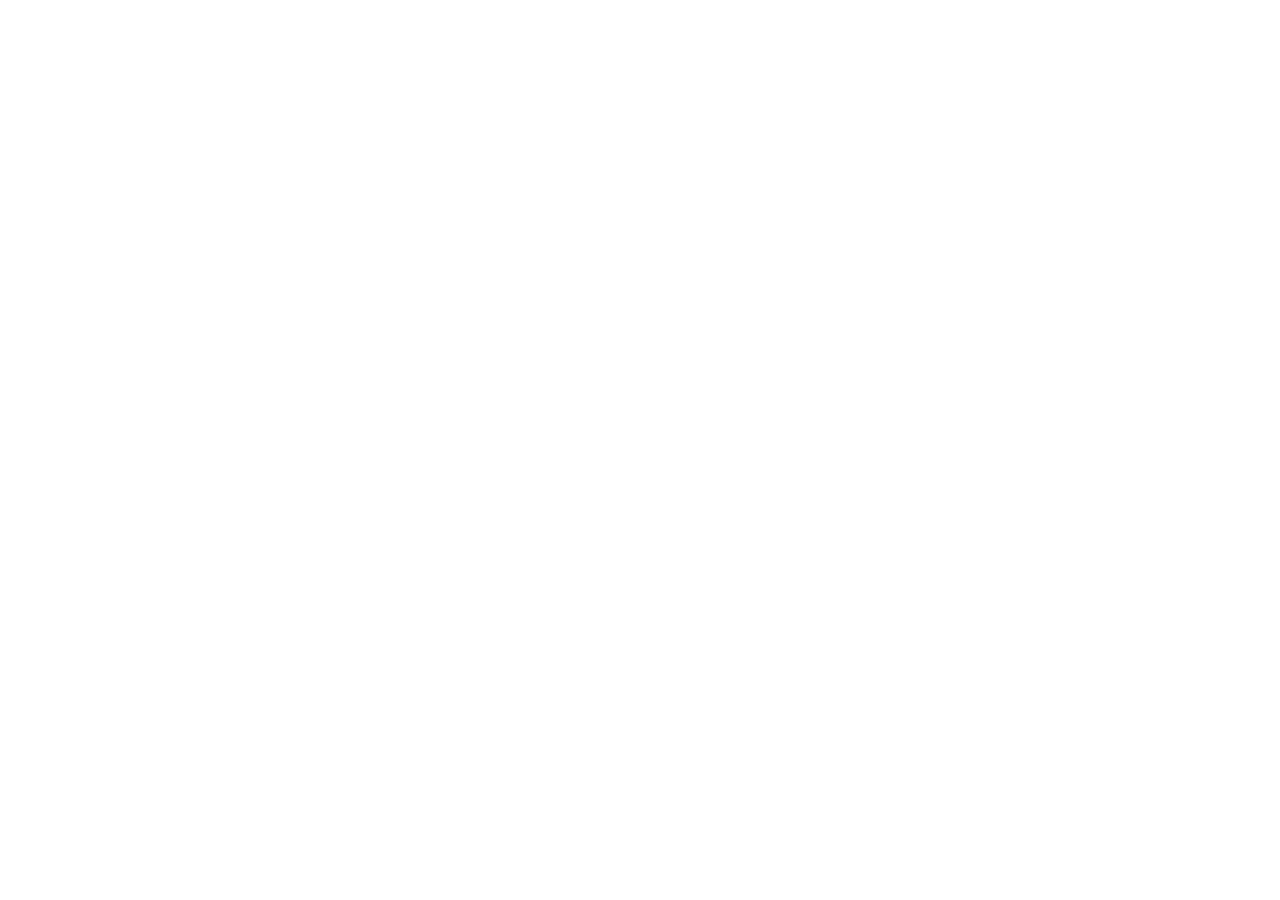
==== index.html @ be22ad32 "feat(assets): add portfolio design assets and configuration" ====
<!doctype html>
<html lang="en" class="scroll-smooth">
  <head>
    <meta charset="UTF-8" />
    <meta name="viewport" content="width=device-width, initial-scale=1.0" />
    <title>Salina Risal | Graphic Designer &amp; Digital Marketer</title>
    <meta name="description" content="Editorial graphic design and digital marketing portfolio for Salina Risal, featuring brand identities, campaigns, and social media designs." />
    <meta property="og:title" content="Salina Risal | Graphic Designer &amp; Digital Marketer" />
    <meta property="og:description" content="Editorial graphic design and digital marketing portfolio for Salina Risal, featuring brand identities, campaigns, and social media designs." />
    <meta property="og:type" content="website" />
    <meta name="twitter:card" content="summary_large_image" />
    <link rel="preconnect" href="https://fonts.googleapis.com" />
    <link rel="preconnect" href="https://fonts.gstatic.com" crossorigin />
    <link href="https://fonts.googleapis.com/css2?family=Playfair+Display:ital,wght@0,400;0,500;0,600;0,700;1,400;1,500;1,600&family=Plus+Jakarta+Sans:ital,wght@0,300;0,400;0,500;0,600;0,700;1,400&display=swap" rel="stylesheet" />
    <link href="https://fonts.googleapis.com/css2?family=Material+Symbols+Outlined:opsz,wght,FILL,GRAD@20..48,100..700,0..1,-50..200" rel="stylesheet" />
  </head>
  <body class="bg-[#fff8f8] text-[#350d1c] antialiased selection:bg-[#ffd9e1] selection:text-[#3a071b]">
    <div id="root"></div>
    <script type="module" src="/src/main.tsx"></script>
  </body>
</html>
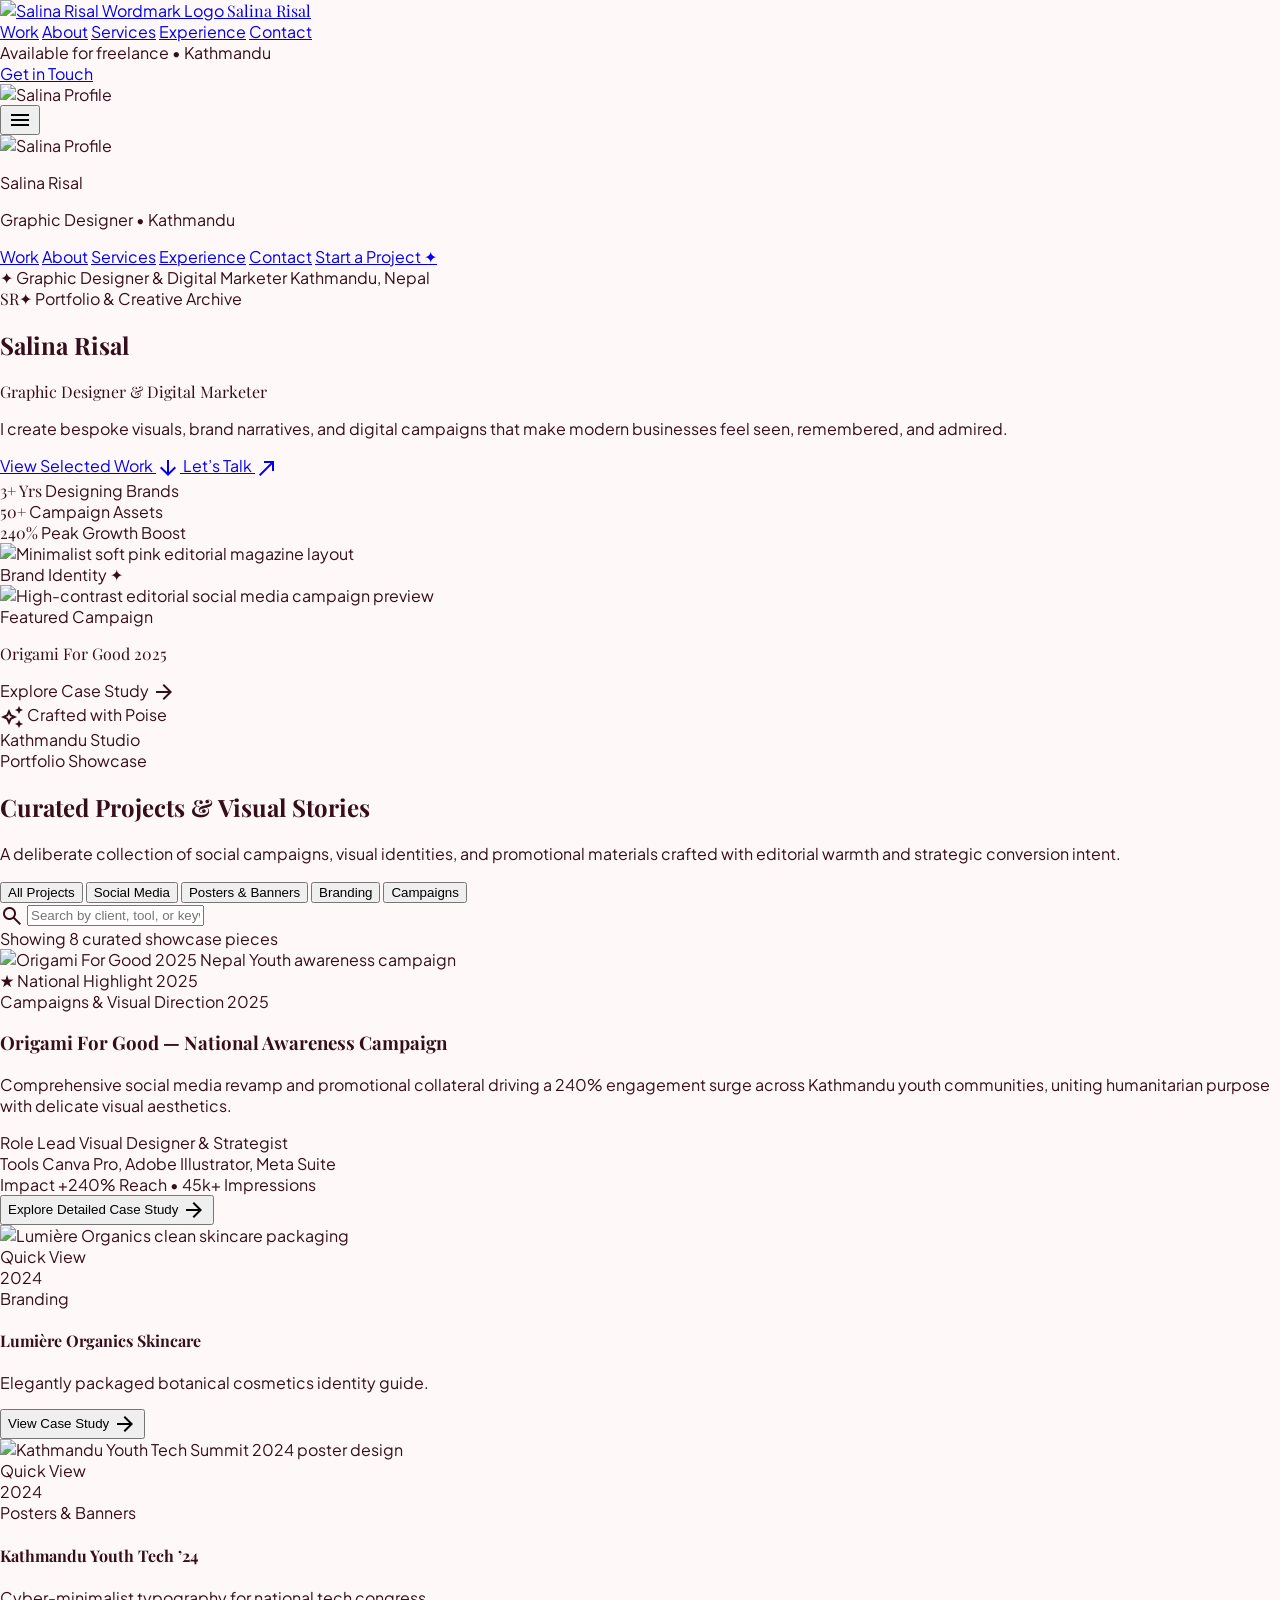
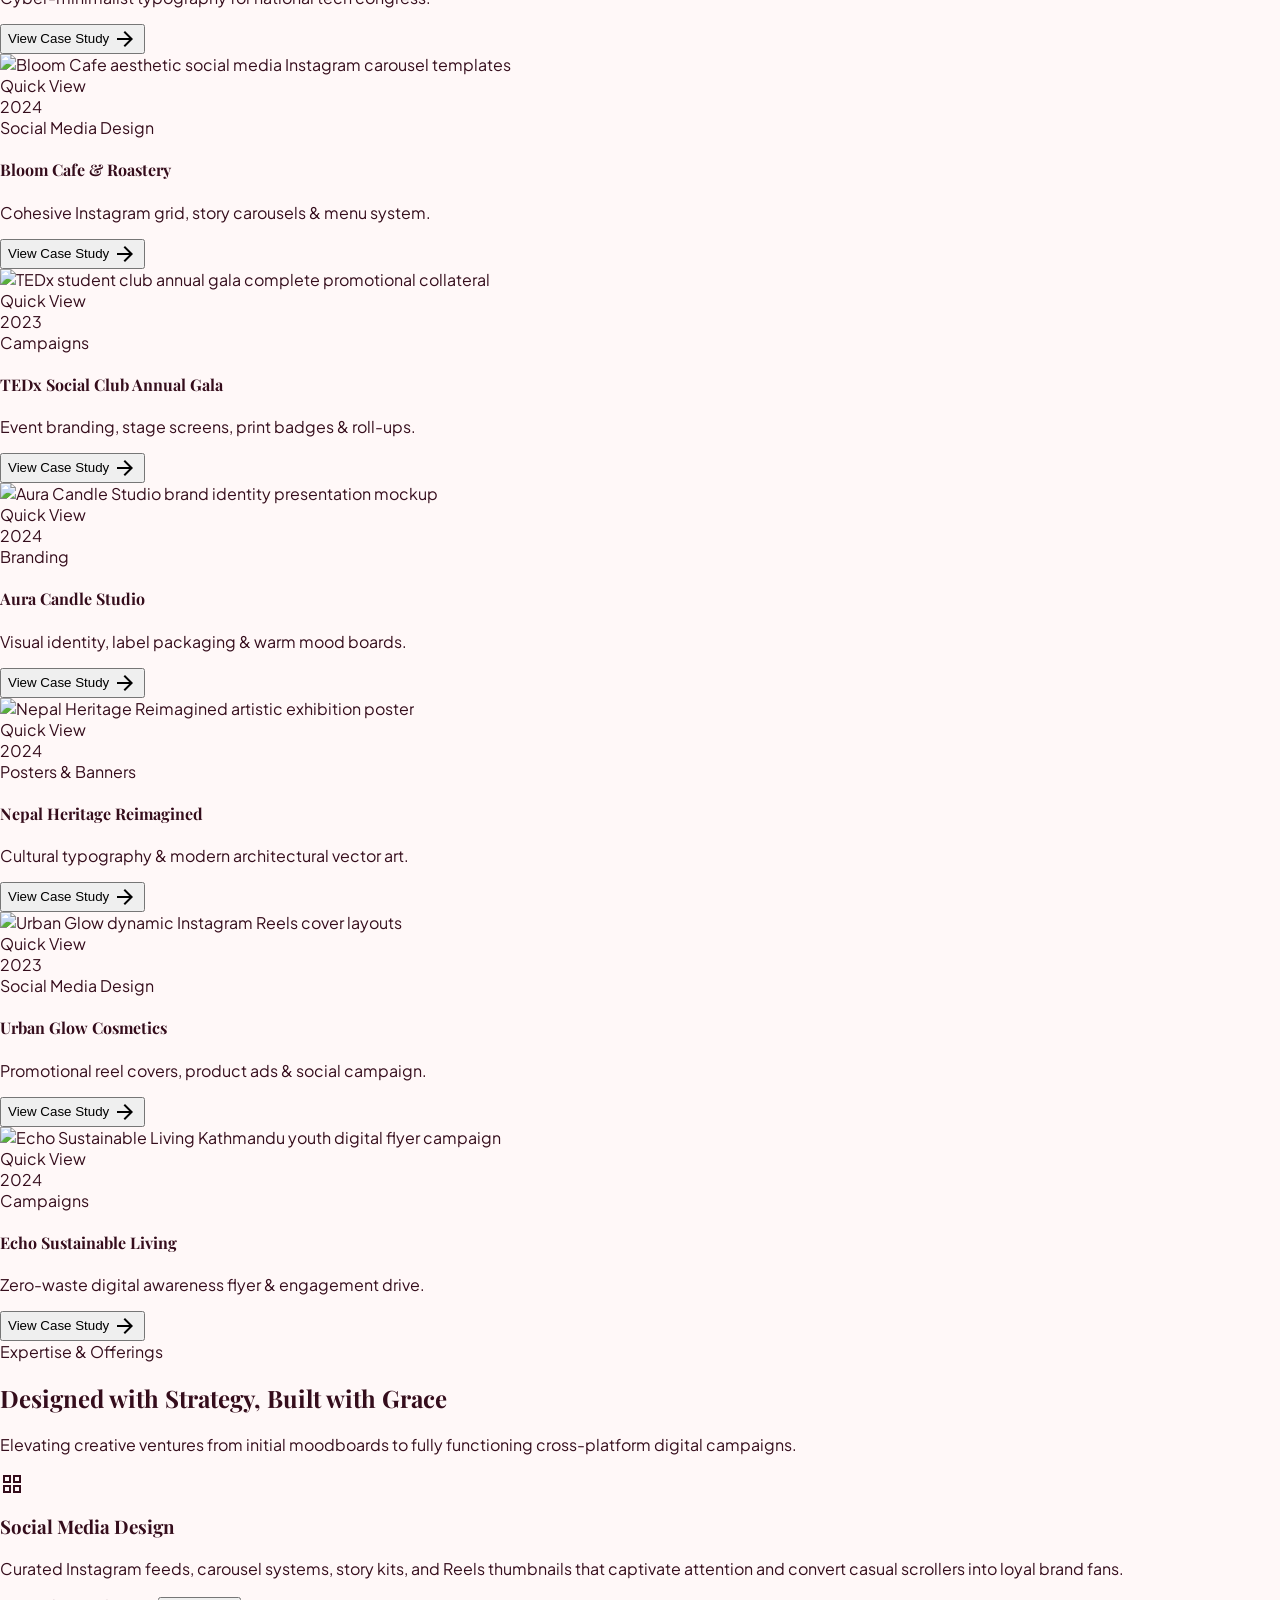
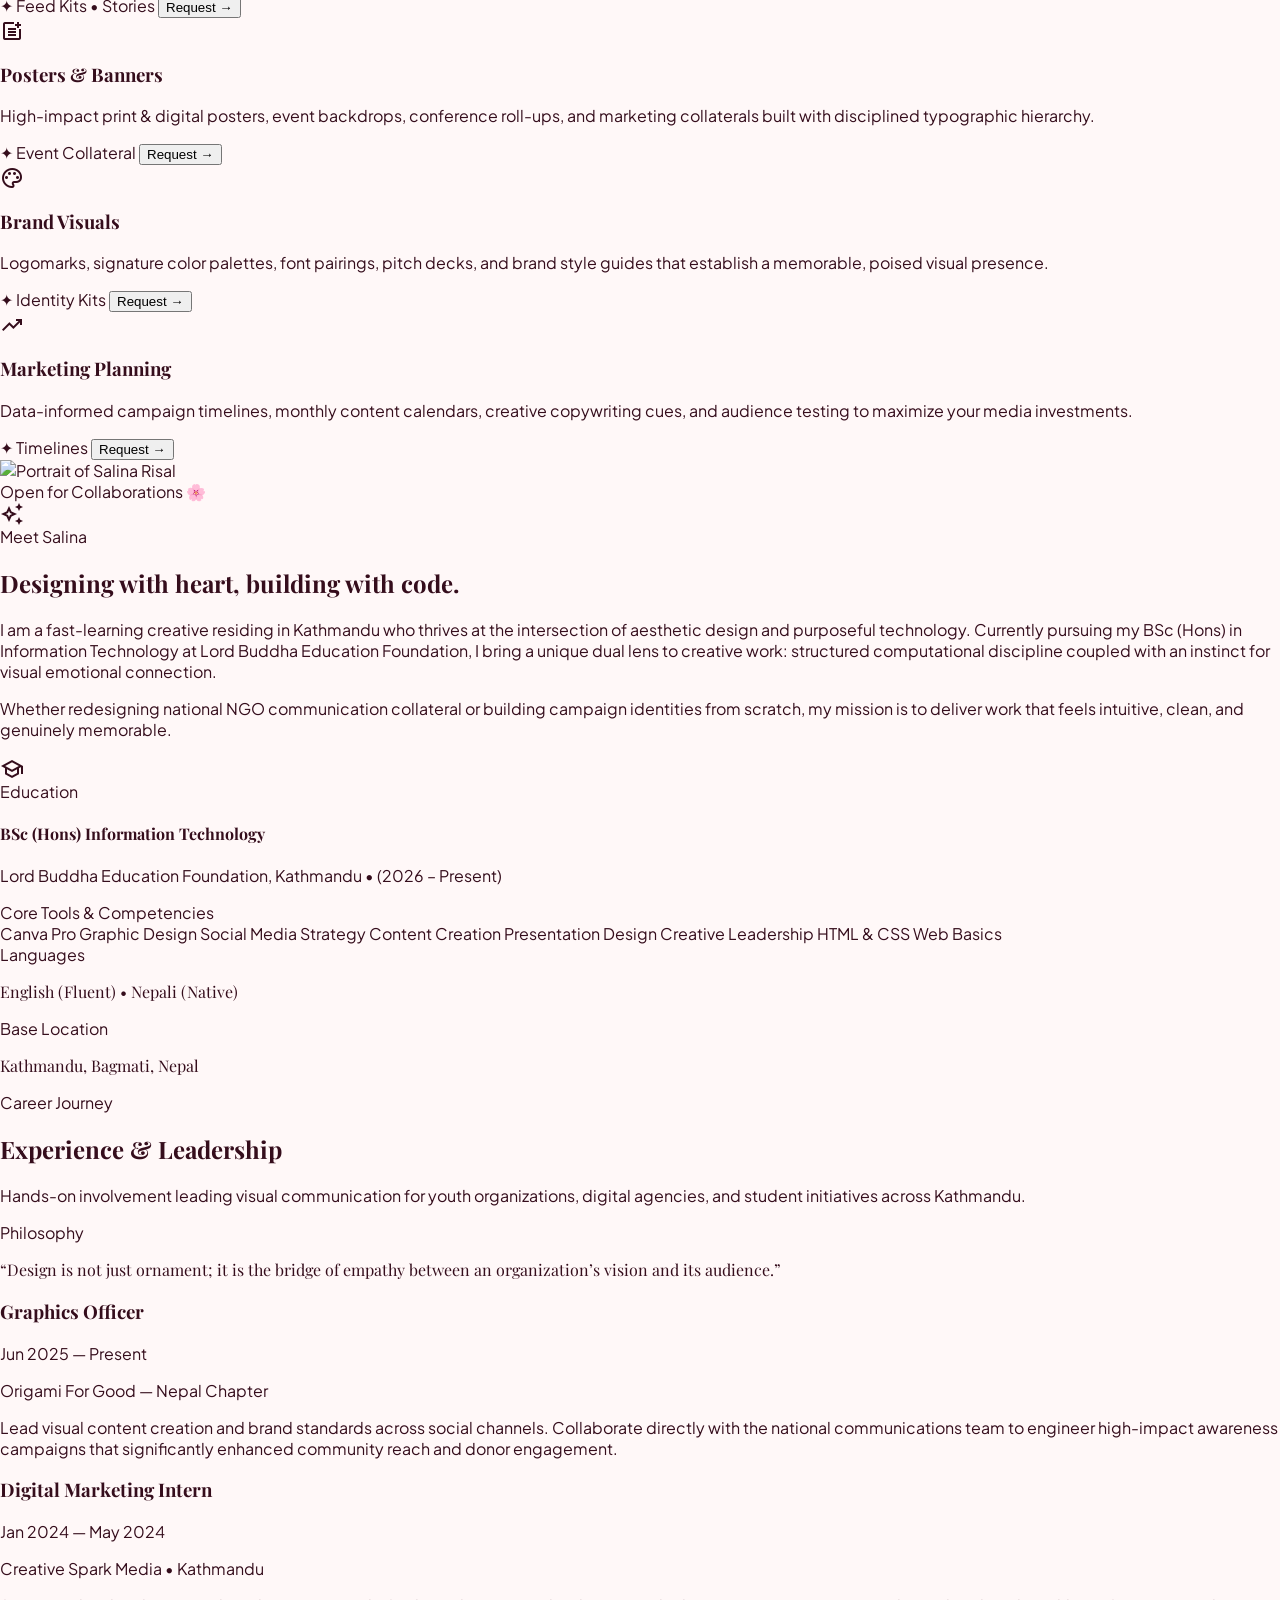
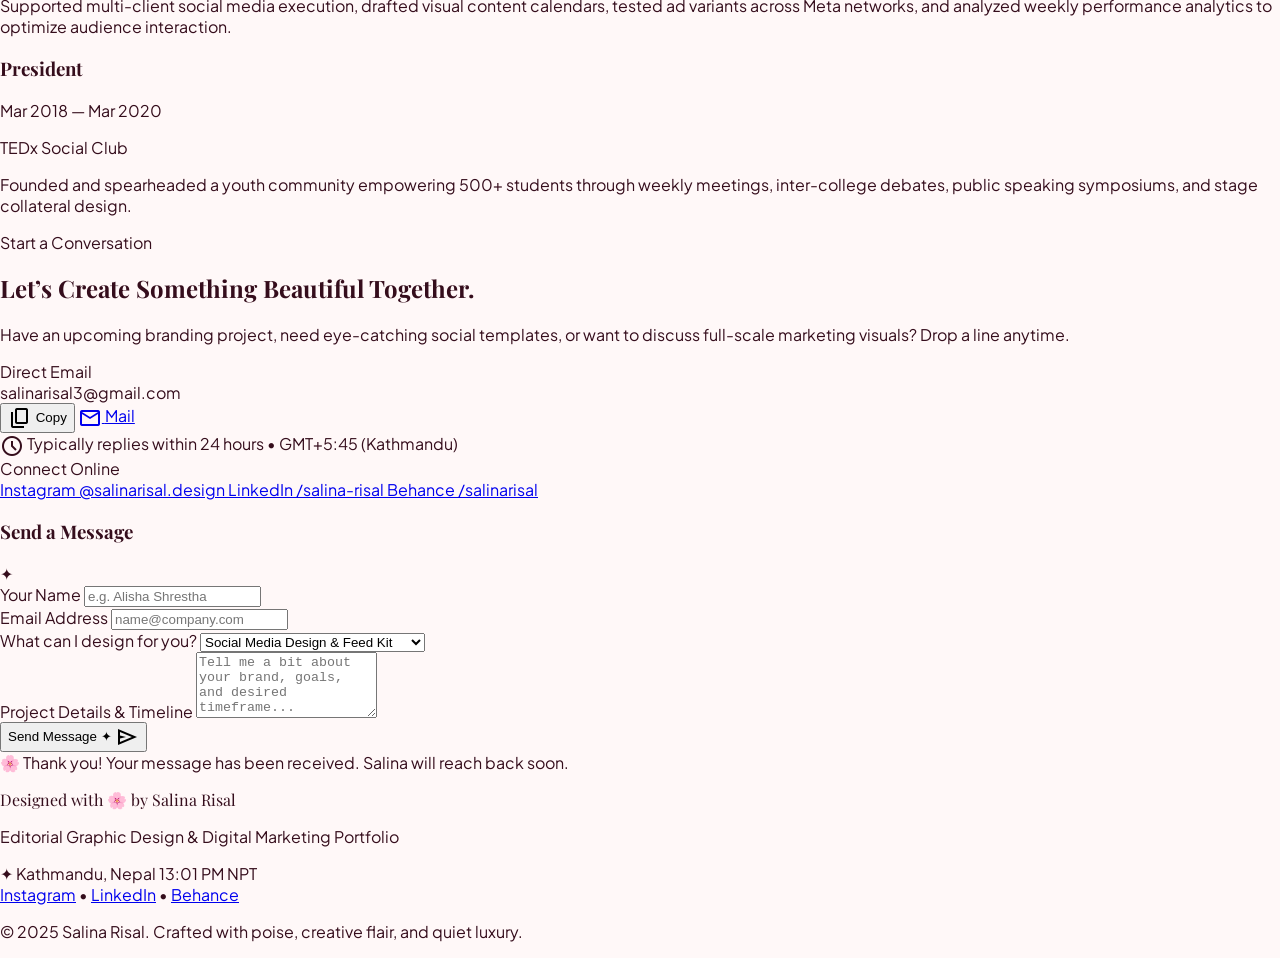
==== commit a6522d8a: "refactor: migrate project from React to static HTML/JS Removed React boilerplate and dependencies in" ====
--- a/index.html
+++ b/index.html
@@ -1,21 +1,949 @@
-<!doctype html>
-<html lang="en" class="scroll-smooth">
+<!DOCTYPE html>
+<html class="scroll-smooth" lang="en">
   <head>
-    <meta charset="UTF-8" />
-    <meta name="viewport" content="width=device-width, initial-scale=1.0" />
+    <meta charset="utf-8" />
+    <meta content="width=device-width, initial-scale=1.0" name="viewport" />
     <title>Salina Risal | Graphic Designer &amp; Digital Marketer</title>
-    <meta name="description" content="Editorial graphic design and digital marketing portfolio for Salina Risal, featuring brand identities, campaigns, and social media designs." />
+    <meta name="description" content="Editorial graphic design and digital marketing portfolio for Salina Risal based in Kathmandu, Nepal." />
     <meta property="og:title" content="Salina Risal | Graphic Designer &amp; Digital Marketer" />
-    <meta property="og:description" content="Editorial graphic design and digital marketing portfolio for Salina Risal, featuring brand identities, campaigns, and social media designs." />
+    <meta property="og:description" content="Editorial graphic design and digital marketing portfolio for Salina Risal based in Kathmandu, Nepal." />
     <meta property="og:type" content="website" />
     <meta name="twitter:card" content="summary_large_image" />
-    <link rel="preconnect" href="https://fonts.googleapis.com" />
-    <link rel="preconnect" href="https://fonts.gstatic.com" crossorigin />
-    <link href="https://fonts.googleapis.com/css2?family=Playfair+Display:ital,wght@0,400;0,500;0,600;0,700;1,400;1,500;1,600&family=Plus+Jakarta+Sans:ital,wght@0,300;0,400;0,500;0,600;0,700;1,400&display=swap" rel="stylesheet" />
+
+    <!-- Google Fonts -->
+    <link href="https://fonts.googleapis.com" rel="preconnect" />
+    <link crossorigin="" href="https://fonts.gstatic.com" rel="preconnect" />
+    <link href="https://fonts.googleapis.com/css2?family=Playfair+Display:ital,wght@0,400;0,500;0,600;0,700;1,400;1,500&family=Plus+Jakarta+Sans:wght@300;400;500;600;700&display=swap" rel="stylesheet" />
     <link href="https://fonts.googleapis.com/css2?family=Material+Symbols+Outlined:opsz,wght,FILL,GRAD@20..48,100..700,0..1,-50..200" rel="stylesheet" />
+
+    <!-- Pure CSS stylesheet -->
+    <link rel="stylesheet" href="/src/style.css" />
   </head>
   <body class="bg-[#fff8f8] text-[#350d1c] antialiased selection:bg-[#ffd9e1] selection:text-[#3a071b]">
-    <div id="root"></div>
-    <script type="module" src="/src/main.tsx"></script>
+
+    <!-- ========================================================================= -->
+    <!-- 1. TOP BAR NAVIGATION                                                     -->
+    <!-- ========================================================================= -->
+    <header class="fixed top-0 left-0 right-0 z-40 bg-[#fff8f8]/90 backdrop-blur-xl border-b border-[#ffe1e7]/80 shadow-[0_2px_12px_rgba(217,139,160,0.08)]">
+      <div class="h-20 max-w-7xl mx-auto px-4 sm:px-6 lg:px-8 flex items-center justify-between gap-4">
+        <!-- Zone 1: Wordmark Brand Mark -->
+        <a href="#" class="flex items-center gap-2.5 group shrink-0" onclick="window.scrollTo({top: 0, behavior: 'smooth'}); return false;">
+          <img
+            alt="Salina Risal Wordmark Logo"
+            class="h-8 w-auto object-contain"
+            src="https://lh3.googleusercontent.com/aida/[base64]"
+          />
+          <span class="font-headline text-2xl font-bold text-[#350d1c] tracking-tight group-hover:text-[#8a4b5c] transition-colors">
+            Salina Risal
+          </span>
+        </a>
+
+        <!-- Zone 2: Desktop Navigation Links -->
+        <nav class="hidden lg:flex items-center gap-1 p-1.5 rounded-full bg-[#fff0f2] shadow-[0_4px_20px_-2px_rgba(217,139,160,0.08)] border border-[#ffd9e2]/60">
+          <a class="px-4 py-2 rounded-full text-xs font-semibold text-[#524346] hover:bg-[#ffe1e7] hover:text-[#350d1c] transition-all" href="#work">Work</a>
+          <a class="px-4 py-2 rounded-full text-xs font-semibold text-[#524346] hover:bg-[#ffe1e7] hover:text-[#350d1c] transition-all" href="#about">About</a>
+          <a class="px-4 py-2 rounded-full text-xs font-semibold text-[#524346] hover:bg-[#ffe1e7] hover:text-[#350d1c] transition-all" href="#services">Services</a>
+          <a class="px-4 py-2 rounded-full text-xs font-semibold text-[#524346] hover:bg-[#ffe1e7] hover:text-[#350d1c] transition-all" href="#experience">Experience</a>
+          <a class="px-4 py-2 rounded-full text-xs font-semibold text-[#524346] hover:bg-[#ffe1e7] hover:text-[#350d1c] transition-all" href="#contact">Contact</a>
+        </nav>
+
+        <!-- Zone 3: CTA & Availability -->
+        <div class="flex items-center gap-3 shrink-0">
+          <div class="hidden md:flex items-center gap-2 px-3.5 py-1.5 rounded-full bg-[#fff0f2] text-[#524346] text-xs font-medium border border-[#ffd9e2]/60 shadow-xs">
+            <span class="w-2 h-2 rounded-full bg-[#8a4b5c] animate-pulse"></span>
+            <span>Available for freelance • Kathmandu</span>
+          </div>
+
+          <a
+            class="inline-flex items-center justify-center px-5 py-2.5 rounded-full bg-[#f4a6b8] text-[#733949] text-xs font-bold tracking-wide hover:bg-[#8a4b5c] hover:text-white shadow-[0_8px_24px_-4px_rgba(217,139,160,0.25)] transition-all whitespace-nowrap"
+            href="#contact"
+          >
+            Get in Touch
+          </a>
+
+          <div class="hidden sm:block">
+            <img
+              alt="Salina Profile"
+              class="w-8 h-8 rounded-full object-cover ring-2 ring-[#ffd9e2] shadow-[0_2px_8px_rgba(217,139,160,0.15)]"
+              src="https://lh3.googleusercontent.com/aida-public/[base64]"
+            />
+          </div>
+
+          <!-- Mobile Hamburger Toggle -->
+          <button
+            onclick="toggleMobileMenu()"
+            class="lg:hidden p-2 rounded-full text-[#350d1c] hover:bg-[#ffe1e7] transition-colors focus:outline-none"
+            aria-label="Toggle navigation menu"
+          >
+            <span class="material-symbols-outlined text-2xl">menu</span>
+          </button>
+        </div>
+      </div>
+
+      <!-- Mobile Navigation Drawer -->
+      <div id="mobile-menu" class="hidden lg:hidden bg-[#fff8f8] border-b border-[#ffd9e2] shadow-xl px-6 py-6 animate-in fade-in">
+        <div class="flex flex-col gap-3">
+          <div class="flex items-center gap-2.5 pb-3 border-b border-[#ffe1e7]">
+            <img
+              alt="Salina Profile"
+              class="w-9 h-9 rounded-full object-cover ring-2 ring-[#ffd9e2]"
+              src="https://lh3.googleusercontent.com/aida-public/[base64]"
+            />
+            <div>
+              <p class="font-semibold text-sm text-[#350d1c]">Salina Risal</p>
+              <p class="text-xs text-[#8a4b5c]">Graphic Designer • Kathmandu</p>
+            </div>
+          </div>
+          <a class="py-2 px-3 rounded-xl text-base font-medium text-[#350d1c] hover:bg-[#fff0f2]" href="#work" onclick="closeMobileMenu()">Work</a>
+          <a class="py-2 px-3 rounded-xl text-base font-medium text-[#350d1c] hover:bg-[#fff0f2]" href="#about" onclick="closeMobileMenu()">About</a>
+          <a class="py-2 px-3 rounded-xl text-base font-medium text-[#350d1c] hover:bg-[#fff0f2]" href="#services" onclick="closeMobileMenu()">Services</a>
+          <a class="py-2 px-3 rounded-xl text-base font-medium text-[#350d1c] hover:bg-[#fff0f2]" href="#experience" onclick="closeMobileMenu()">Experience</a>
+          <a class="py-2 px-3 rounded-xl text-base font-medium text-[#350d1c] hover:bg-[#fff0f2]" href="#contact" onclick="closeMobileMenu()">Contact</a>
+          <a class="mt-2 w-full py-3 rounded-full bg-[#8a4b5c] text-white font-bold text-center text-xs tracking-wide shadow-md" href="#contact" onclick="closeMobileMenu()">
+            Start a Project ✦
+          </a>
+        </div>
+      </div>
+    </header>
+
+    <!-- ========================================================================= -->
+    <!-- MAIN CONTENT                                                              -->
+    <!-- ========================================================================= -->
+    <main class="w-full pt-20 bg-[#fff8f8] min-h-screen">
+      <div class="flex flex-col w-full relative overflow-hidden">
+        
+        <!-- Ambient Rose Glow Accents -->
+        <div class="pointer-events-none absolute -top-40 -right-40 w-96 h-96 bg-[#f4a6b8]/20 rounded-full blur-3xl"></div>
+        <div class="pointer-events-none absolute top-1/3 -left-40 w-80 h-80 bg-[#fdaabf]/25 rounded-full blur-3xl"></div>
+        <div class="pointer-events-none absolute bottom-1/4 right-0 w-96 h-96 bg-[#ffe1e7]/40 rounded-full blur-3xl"></div>
+
+        <!-- ========================================================================= -->
+        <!-- 1. HERO SECTION                                                          -->
+        <!-- ========================================================================= -->
+        <section class="relative w-full max-w-7xl mx-auto px-4 sm:px-6 lg:px-8 pt-8 md:pt-12 pb-16 lg:pb-24">
+          <div class="grid grid-cols-1 lg:grid-cols-12 gap-8 lg:gap-12 items-center">
+            <!-- Left Column: Typography & Intent -->
+            <div class="lg:col-span-7 flex flex-col items-start gap-5 z-10">
+              <!-- Location & Status Badge -->
+              <div class="inline-flex items-center gap-2 px-4 py-1.5 rounded-full bg-[#fff0f2] text-[#80515d] text-xs font-semibold shadow-[0_2px_12px_rgba(217,139,160,0.12)] border border-[#ffd9e2]">
+                <span class="text-[#8a4b5c] font-bold">✦</span>
+                <span>Graphic Designer &amp; Digital Marketer</span>
+                <span class="w-1.5 h-1.5 rounded-full bg-[#8a4b5c]/40"></span>
+                <span>Kathmandu, Nepal</span>
+              </div>
+
+              <!-- Monogram & Hero Headline -->
+              <div class="flex flex-col gap-1 mt-1">
+                <div class="flex items-center gap-3">
+                  <span class="inline-flex items-center justify-center w-11 h-11 rounded-full bg-[#ffd9e1] text-[#3a071b] font-headline text-lg font-bold italic shadow-xs">SR✦</span>
+                  <span class="text-xs uppercase tracking-widest text-[#80515d] font-bold">Portfolio &amp; Creative Archive</span>
+                </div>
+                <h1 class="font-headline text-4xl sm:text-5xl lg:text-6xl font-bold text-[#350d1c] tracking-tight leading-tight mt-2">
+                  Salina Risal
+                </h1>
+                <p class="font-headline text-2xl sm:text-3xl text-[#8a4b5c] italic font-normal -mt-1">
+                  Graphic Designer &amp; Digital Marketer
+                </p>
+              </div>
+
+              <!-- Narrative Tagline -->
+              <p class="text-base sm:text-lg text-[#524346] max-w-xl leading-relaxed">
+                I create bespoke visuals, brand narratives, and digital campaigns that make modern businesses feel seen, remembered, and admired.
+              </p>
+
+              <!-- CTA Action Buttons -->
+              <div class="flex flex-wrap items-center gap-3 pt-2">
+                <a class="inline-flex items-center gap-2 px-7 py-3.5 rounded-full bg-[#8a4b5c] text-white text-xs font-bold tracking-wide shadow-[0_12px_32px_-4px_rgba(217,139,160,0.35)] hover:bg-[#733949] transition-all transform hover:-translate-y-0.5" href="#work">
+                  <span>View Selected Work</span>
+                  <span class="material-symbols-outlined text-sm">arrow_downward</span>
+                </a>
+                <a class="inline-flex items-center gap-2 px-7 py-3.5 rounded-full bg-[#fff0f2] text-[#350d1c] text-xs font-bold tracking-wide shadow-[0_4px_16px_rgba(217,139,160,0.12)] border border-[#ffd9e2] hover:bg-[#ffe1e7] transition-all transform hover:-translate-y-0.5" href="#contact">
+                  <span>Let’s Talk</span>
+                  <span class="material-symbols-outlined text-sm">north_east</span>
+                </a>
+              </div>
+
+              <!-- Proof Metrics Bar -->
+              <div class="w-full max-w-xl mt-4 pt-2 grid grid-cols-3 gap-4 bg-[#fff0f2]/80 backdrop-blur-sm p-4 rounded-2xl border border-[#ffd9e2] shadow-[0_4px_24px_rgba(217,139,160,0.08)]">
+                <div class="flex flex-col">
+                  <span class="font-headline text-2xl font-bold text-[#350d1c]">3+ Yrs</span>
+                  <span class="text-xs text-[#80515d]">Designing Brands</span>
+                </div>
+                <div class="flex flex-col border-l border-[#ffd9e2] pl-4">
+                  <span class="font-headline text-2xl font-bold text-[#350d1c]">50+</span>
+                  <span class="text-xs text-[#80515d]">Campaign Assets</span>
+                </div>
+                <div class="flex flex-col border-l border-[#ffd9e2] pl-4">
+                  <span class="font-headline text-2xl font-bold text-[#8a4b5c]">240%</span>
+                  <span class="text-xs text-[#80515d]">Peak Growth Boost</span>
+                </div>
+              </div>
+            </div>
+
+            <!-- Right Column: Tactile Visual Collage -->
+            <div class="lg:col-span-5 relative mt-8 lg:mt-0 flex items-center justify-center">
+              <div class="relative w-full max-w-md h-[460px] flex items-center justify-center">
+                <!-- Back Card (Tilted Left) -->
+                <div class="absolute w-60 sm:w-64 h-80 rounded-2xl overflow-hidden bg-white shadow-[0_16px_36px_rgba(217,139,160,0.18)] border border-[#ffd9e2] -rotate-6 -translate-x-8 sm:-translate-x-12 -translate-y-6 transform hover:rotate-0 transition-transform duration-500">
+                  <img
+                    alt="Minimalist soft pink editorial magazine layout"
+                    class="w-full h-full object-cover"
+                    src="https://lh3.googleusercontent.com/aida-public/[base64]"
+                  />
+                  <div class="absolute bottom-3 left-3 px-3 py-1 rounded-full bg-white/90 backdrop-blur-sm text-[#80515d] text-[11px] font-bold shadow-xs">
+                    Brand Identity ✦
+                  </div>
+                </div>
+
+                <!-- Front Card (Tilted Right) - Clickable to open featured case study -->
+                <div
+                  onclick="openCaseStudy('origami')"
+                  class="group absolute w-68 sm:w-72 h-96 rounded-2xl overflow-hidden bg-white shadow-[0_24px_48px_rgba(217,139,160,0.25)] border border-[#ffd9e2] rotate-4 translate-x-6 sm:translate-x-8 translate-y-4 transform hover:rotate-0 hover:scale-102 transition-all duration-500 cursor-pointer"
+                >
+                  <img
+                    alt="High-contrast editorial social media campaign preview"
+                    class="w-full h-full object-cover group-hover:scale-105 transition-transform duration-700"
+                    src="https://lh3.googleusercontent.com/aida-public/[base64]"
+                  />
+                  <div class="absolute bottom-4 left-4 right-4 p-3.5 rounded-xl bg-white/95 backdrop-blur-md shadow-md border border-[#ffd9e2]">
+                    <span class="text-[10px] text-[#8a4b5c] uppercase font-bold tracking-wider">Featured Campaign</span>
+                    <p class="font-headline text-base text-[#350d1c] font-bold truncate">Origami For Good 2025</p>
+                    <div class="flex items-center justify-between mt-1 text-[11px] text-[#8a4b5c] font-semibold">
+                      <span>Explore Case Study</span>
+                      <span class="material-symbols-outlined text-xs">arrow_forward</span>
+                    </div>
+                  </div>
+                </div>
+
+                <!-- Floating Sparkle Pill -->
+                <div class="absolute -top-4 right-2 px-4 py-2 rounded-full bg-[#ffd9e1] text-[#3a071b] border border-[#f4a6b8]/60 shadow-[0_6px_20px_rgba(217,139,160,0.25)] flex items-center gap-1.5 text-xs font-semibold animate-bounce" style="animation-duration: 4s;">
+                  <span class="material-symbols-outlined text-sm text-[#8a4b5c]">auto_awesome</span>
+                  <span>Crafted with Poise</span>
+                </div>
+
+                <!-- Floating Little Badge -->
+                <div class="absolute -bottom-4 -left-2 px-4 py-2 rounded-full bg-white text-[#350d1c] border border-[#ffd9e2] shadow-[0_8px_24px_rgba(217,139,160,0.16)] flex items-center gap-2">
+                  <span class="w-2.5 h-2.5 rounded-full bg-[#8a4b5c] animate-ping"></span>
+                  <span class="text-xs font-semibold">Kathmandu Studio</span>
+                </div>
+              </div>
+            </div>
+          </div>
+        </section>
+
+        <!-- ========================================================================= -->
+        <!-- 2. SELECTED WORK (Main Portfolio Gallery & Interactive Case Studies)     -->
+        <!-- ========================================================================= -->
+        <section class="w-full bg-[#fff0f2]/60 pt-16 lg:pt-24 pb-20 lg:pb-28 border-y border-[#ffd9e2]/50" id="work">
+          <div class="max-w-7xl mx-auto px-4 sm:px-6 lg:px-8 flex flex-col gap-10">
+            <!-- Section Header & Filter Controls -->
+            <div class="flex flex-col md:flex-row md:items-end justify-between gap-6">
+              <div class="flex flex-col gap-2 max-w-2xl">
+                <span class="text-xs font-bold text-[#8a4b5c] tracking-widest uppercase">Portfolio Showcase</span>
+                <h2 class="font-headline text-3xl sm:text-4xl lg:text-5xl font-bold text-[#350d1c] tracking-tight">Curated Projects &amp; Visual Stories</h2>
+                <p class="text-base text-[#524346] leading-relaxed">
+                  A deliberate collection of social campaigns, visual identities, and promotional materials crafted with editorial warmth and strategic conversion intent.
+                </p>
+              </div>
+
+              <!-- Filter Pill Tabs -->
+              <div class="flex flex-wrap items-center gap-1.5 p-1.5 rounded-full bg-[#ffe8ed] shadow-inner border border-[#ffd9e2]" id="filter-container">
+                <button class="filter-tab active-filter px-4 py-2 rounded-full text-xs font-bold transition-all bg-[#8a4b5c] text-white shadow-sm" data-filter="all">All Projects</button>
+                <button class="filter-tab px-4 py-2 rounded-full text-xs font-bold transition-all text-[#524346] hover:bg-[#ffe1e7]" data-filter="social">Social Media</button>
+                <button class="filter-tab px-4 py-2 rounded-full text-xs font-bold transition-all text-[#524346] hover:bg-[#ffe1e7]" data-filter="posters">Posters &amp; Banners</button>
+                <button class="filter-tab px-4 py-2 rounded-full text-xs font-bold transition-all text-[#524346] hover:bg-[#ffe1e7]" data-filter="branding">Branding</button>
+                <button class="filter-tab px-4 py-2 rounded-full text-xs font-bold transition-all text-[#524346] hover:bg-[#ffe1e7]" data-filter="campaigns">Campaigns</button>
+              </div>
+            </div>
+
+            <!-- Search Bar & Counter -->
+            <div class="flex flex-wrap items-center justify-between gap-3 text-xs text-[#80515d]">
+              <div class="flex items-center gap-2 bg-white px-3.5 py-1.5 rounded-full border border-[#ffd9e2] shadow-xs">
+                <span class="material-symbols-outlined text-sm text-[#8a4b5c]">search</span>
+                <input
+                  type="text"
+                  id="project-search"
+                  placeholder="Search by client, tool, or keyword..."
+                  class="bg-transparent outline-none text-[#350d1c] placeholder:text-[#847376] w-48 sm:w-64"
+                />
+              </div>
+              <div class="font-medium">
+                Showing <span class="font-bold text-[#8a4b5c]" id="project-count">8</span> curated showcase pieces
+              </div>
+            </div>
+
+            <!-- Large Featured Project Banner -->
+            <div class="w-full rounded-2xl bg-white overflow-hidden shadow-[0_16px_40px_rgba(217,139,160,0.12)] border border-[#ffd9e2] grid grid-cols-1 lg:grid-cols-12 transition-all hover:shadow-[0_24px_50px_rgba(217,139,160,0.22)]">
+              <!-- Artwork -->
+              <div class="lg:col-span-7 relative min-h-[320px] lg:min-h-[460px] overflow-hidden group cursor-pointer" onclick="openCaseStudy('origami')">
+                <img
+                  alt="Origami For Good 2025 Nepal Youth awareness campaign"
+                  class="w-full h-full object-cover group-hover:scale-105 transition-transform duration-700"
+                  src="https://lh3.googleusercontent.com/aida-public/[base64]"
+                />
+                <div class="absolute inset-0 bg-gradient-to-t from-[#4e2231]/60 via-transparent to-transparent lg:hidden"></div>
+                <div class="absolute top-4 left-4 px-3.5 py-1.5 rounded-full bg-white/95 backdrop-blur-sm text-xs text-[#8a4b5c] font-bold shadow-md border border-[#ffd9e2]">
+                  ★ National Highlight 2025
+                </div>
+              </div>
+
+              <!-- Case Study Summary -->
+              <div class="lg:col-span-5 p-6 sm:p-8 lg:p-10 flex flex-col justify-between gap-6 bg-white">
+                <div class="flex flex-col gap-3">
+                  <div class="flex items-center gap-2">
+                    <span class="px-3 py-1 rounded-full bg-[#ffd9e1] text-[11px] font-bold text-[#3a071b]">Campaigns &amp; Visual Direction</span>
+                    <span class="text-xs text-[#80515d] font-semibold">2025</span>
+                  </div>
+
+                  <h3 class="font-headline text-2xl sm:text-3xl font-bold text-[#350d1c] leading-snug">
+                    Origami For Good — National Awareness Campaign
+                  </h3>
+
+                  <p class="text-sm text-[#524346] leading-relaxed">
+                    Comprehensive social media revamp and promotional collateral driving a 240% engagement surge across Kathmandu youth communities, uniting humanitarian purpose with delicate visual aesthetics.
+                  </p>
+
+                  <div class="mt-3 space-y-2 text-xs border-t border-[#ffe8ed] pt-4">
+                    <div class="flex items-center justify-between py-1 text-[#524346]">
+                      <span class="text-[#80515d]">Role</span>
+                      <span class="text-[#350d1c] font-semibold">Lead Visual Designer &amp; Strategist</span>
+                    </div>
+                    <div class="flex items-center justify-between py-1 text-[#524346]">
+                      <span class="text-[#80515d]">Tools</span>
+                      <span class="text-[#350d1c] font-semibold">Canva Pro, Adobe Illustrator, Meta Suite</span>
+                    </div>
+                    <div class="flex items-center justify-between py-1 text-[#524346]">
+                      <span class="text-[#80515d]">Impact</span>
+                      <span class="text-[#8a4b5c] font-bold">+240% Reach • 45k+ Impressions</span>
+                    </div>
+                  </div>
+                </div>
+
+                <div>
+                  <button
+                    onclick="openCaseStudy('origami')"
+                    class="w-full inline-flex items-center justify-center gap-2 py-3 px-6 rounded-full bg-[#f4a6b8] text-[#733949] text-xs font-bold tracking-wide hover:bg-[#8a4b5c] hover:text-white transition-all shadow-[0_6px_20px_rgba(217,139,160,0.2)]"
+                  >
+                    <span>Explore Detailed Case Study</span>
+                    <span class="material-symbols-outlined text-sm">arrow_forward</span>
+                  </button>
+                </div>
+              </div>
+            </div>
+
+            <!-- Grid of 8 Projects -->
+            <div class="grid grid-cols-1 md:grid-cols-2 lg:grid-cols-4 gap-6" id="projects-grid">
+              <!-- Project 1: Lumière Organics (Branding) -->
+              <div class="project-item group flex flex-col rounded-2xl bg-white overflow-hidden shadow-[0_8px_30px_rgba(217,139,160,0.08)] hover:shadow-[0_18px_40px_rgba(217,139,160,0.2)] border border-[#ffd9e2] hover:-translate-y-1 transition-all" data-category="branding" data-title="lumiere organics skincare packaging cosmetics">
+                <div class="relative h-64 overflow-hidden cursor-pointer" onclick="openCaseStudy('lumiere')">
+                  <img alt="Lumière Organics clean skincare packaging" class="w-full h-full object-cover group-hover:scale-105 transition-transform duration-500" src="https://lh3.googleusercontent.com/aida-public/[base64]"/>
+                  <div class="absolute inset-0 bg-[#8a4b5c]/20 opacity-0 group-hover:opacity-100 transition-opacity flex items-center justify-center">
+                    <span class="px-4 py-2 rounded-full bg-white text-[#8a4b5c] text-xs font-bold shadow-md">Quick View</span>
+                  </div>
+                  <div class="absolute top-3 right-3 px-2.5 py-0.5 rounded-full bg-white/90 text-[10px] font-bold text-[#80515d]">2024</div>
+                </div>
+                <div class="p-5 flex flex-col justify-between flex-grow gap-4">
+                  <div>
+                    <div class="flex items-center justify-between mb-1">
+                      <span class="px-2.5 py-0.5 rounded-full bg-[#ffe8ed] text-[#80515d] text-[11px] font-bold">Branding</span>
+                    </div>
+                    <h4 class="font-headline text-lg text-[#350d1c] font-bold group-hover:text-[#8a4b5c] transition-colors">Lumière Organics Skincare</h4>
+                    <p class="text-xs text-[#524346] mt-1 line-clamp-2 leading-relaxed">Elegantly packaged botanical cosmetics identity guide.</p>
+                  </div>
+                  <button class="inline-flex items-center gap-1 text-xs text-[#8a4b5c] font-bold hover:underline" onclick="openCaseStudy('lumiere')">
+                    <span>View Case Study</span>
+                    <span class="material-symbols-outlined text-xs">arrow_forward</span>
+                  </button>
+                </div>
+              </div>
+
+              <!-- Project 2: Kathmandu Youth Tech Summit (Posters) -->
+              <div class="project-item group flex flex-col rounded-2xl bg-white overflow-hidden shadow-[0_8px_30px_rgba(217,139,160,0.08)] hover:shadow-[0_18px_40px_rgba(217,139,160,0.2)] border border-[#ffd9e2] hover:-translate-y-1 transition-all" data-category="posters" data-title="kathmandu youth tech summit poster conference">
+                <div class="relative h-64 overflow-hidden cursor-pointer" onclick="openCaseStudy('techsummit')">
+                  <img alt="Kathmandu Youth Tech Summit 2024 poster design" class="w-full h-full object-cover group-hover:scale-105 transition-transform duration-500" src="https://lh3.googleusercontent.com/aida-public/[base64]"/>
+                  <div class="absolute inset-0 bg-[#8a4b5c]/20 opacity-0 group-hover:opacity-100 transition-opacity flex items-center justify-center">
+                    <span class="px-4 py-2 rounded-full bg-white text-[#8a4b5c] text-xs font-bold shadow-md">Quick View</span>
+                  </div>
+                  <div class="absolute top-3 right-3 px-2.5 py-0.5 rounded-full bg-white/90 text-[10px] font-bold text-[#80515d]">2024</div>
+                </div>
+                <div class="p-5 flex flex-col justify-between flex-grow gap-4">
+                  <div>
+                    <div class="flex items-center justify-between mb-1">
+                      <span class="px-2.5 py-0.5 rounded-full bg-[#ffe8ed] text-[#80515d] text-[11px] font-bold">Posters &amp; Banners</span>
+                    </div>
+                    <h4 class="font-headline text-lg text-[#350d1c] font-bold group-hover:text-[#8a4b5c] transition-colors">Kathmandu Youth Tech ’24</h4>
+                    <p class="text-xs text-[#524346] mt-1 line-clamp-2 leading-relaxed">Cyber-minimalist typography for national tech congress.</p>
+                  </div>
+                  <button class="inline-flex items-center gap-1 text-xs text-[#8a4b5c] font-bold hover:underline" onclick="openCaseStudy('techsummit')">
+                    <span>View Case Study</span>
+                    <span class="material-symbols-outlined text-xs">arrow_forward</span>
+                  </button>
+                </div>
+              </div>
+
+              <!-- Project 3: Bloom Cafe & Roastery (Social Media) -->
+              <div class="project-item group flex flex-col rounded-2xl bg-white overflow-hidden shadow-[0_8px_30px_rgba(217,139,160,0.08)] hover:shadow-[0_18px_40px_rgba(217,139,160,0.2)] border border-[#ffd9e2] hover:-translate-y-1 transition-all" data-category="social" data-title="bloom cafe coffee instagram social media menu">
+                <div class="relative h-64 overflow-hidden cursor-pointer" onclick="openCaseStudy('bloom')">
+                  <img alt="Bloom Cafe aesthetic social media Instagram carousel templates" class="w-full h-full object-cover group-hover:scale-105 transition-transform duration-500" src="https://lh3.googleusercontent.com/aida-public/[base64]"/>
+                  <div class="absolute inset-0 bg-[#8a4b5c]/20 opacity-0 group-hover:opacity-100 transition-opacity flex items-center justify-center">
+                    <span class="px-4 py-2 rounded-full bg-white text-[#8a4b5c] text-xs font-bold shadow-md">Quick View</span>
+                  </div>
+                  <div class="absolute top-3 right-3 px-2.5 py-0.5 rounded-full bg-white/90 text-[10px] font-bold text-[#80515d]">2024</div>
+                </div>
+                <div class="p-5 flex flex-col justify-between flex-grow gap-4">
+                  <div>
+                    <div class="flex items-center justify-between mb-1">
+                      <span class="px-2.5 py-0.5 rounded-full bg-[#ffe8ed] text-[#80515d] text-[11px] font-bold">Social Media Design</span>
+                    </div>
+                    <h4 class="font-headline text-lg text-[#350d1c] font-bold group-hover:text-[#8a4b5c] transition-colors">Bloom Cafe &amp; Roastery</h4>
+                    <p class="text-xs text-[#524346] mt-1 line-clamp-2 leading-relaxed">Cohesive Instagram grid, story carousels &amp; menu system.</p>
+                  </div>
+                  <button class="inline-flex items-center gap-1 text-xs text-[#8a4b5c] font-bold hover:underline" onclick="openCaseStudy('bloom')">
+                    <span>View Case Study</span>
+                    <span class="material-symbols-outlined text-xs">arrow_forward</span>
+                  </button>
+                </div>
+              </div>
+
+              <!-- Project 4: TEDx Social Club Gala (Campaigns) -->
+              <div class="project-item group flex flex-col rounded-2xl bg-white overflow-hidden shadow-[0_8px_30px_rgba(217,139,160,0.08)] hover:shadow-[0_18px_40px_rgba(217,139,160,0.2)] border border-[#ffd9e2] hover:-translate-y-1 transition-all" data-category="campaigns" data-title="tedx annual gala stage print event campaign">
+                <div class="relative h-64 overflow-hidden cursor-pointer" onclick="openCaseStudy('tedx')">
+                  <img alt="TEDx student club annual gala complete promotional collateral" class="w-full h-full object-cover group-hover:scale-105 transition-transform duration-500" src="https://lh3.googleusercontent.com/aida-public/[base64]"/>
+                  <div class="absolute inset-0 bg-[#8a4b5c]/20 opacity-0 group-hover:opacity-100 transition-opacity flex items-center justify-center">
+                    <span class="px-4 py-2 rounded-full bg-white text-[#8a4b5c] text-xs font-bold shadow-md">Quick View</span>
+                  </div>
+                  <div class="absolute top-3 right-3 px-2.5 py-0.5 rounded-full bg-white/90 text-[10px] font-bold text-[#80515d]">2023</div>
+                </div>
+                <div class="p-5 flex flex-col justify-between flex-grow gap-4">
+                  <div>
+                    <div class="flex items-center justify-between mb-1">
+                      <span class="px-2.5 py-0.5 rounded-full bg-[#ffe8ed] text-[#80515d] text-[11px] font-bold">Campaigns</span>
+                    </div>
+                    <h4 class="font-headline text-lg text-[#350d1c] font-bold group-hover:text-[#8a4b5c] transition-colors">TEDx Social Club Annual Gala</h4>
+                    <p class="text-xs text-[#524346] mt-1 line-clamp-2 leading-relaxed">Event branding, stage screens, print badges &amp; roll-ups.</p>
+                  </div>
+                  <button class="inline-flex items-center gap-1 text-xs text-[#8a4b5c] font-bold hover:underline" onclick="openCaseStudy('tedx')">
+                    <span>View Case Study</span>
+                    <span class="material-symbols-outlined text-xs">arrow_forward</span>
+                  </button>
+                </div>
+              </div>
+
+              <!-- Project 5: Aura Candle Studio (Branding) -->
+              <div class="project-item group flex flex-col rounded-2xl bg-white overflow-hidden shadow-[0_8px_30px_rgba(217,139,160,0.08)] hover:shadow-[0_18px_40px_rgba(217,139,160,0.2)] border border-[#ffd9e2] hover:-translate-y-1 transition-all" data-category="branding" data-title="aura candle studio visual packaging labels">
+                <div class="relative h-64 overflow-hidden cursor-pointer" onclick="openCaseStudy('aura')">
+                  <img alt="Aura Candle Studio brand identity presentation mockup" class="w-full h-full object-cover group-hover:scale-105 transition-transform duration-500" src="https://lh3.googleusercontent.com/aida-public/[base64]"/>
+                  <div class="absolute inset-0 bg-[#8a4b5c]/20 opacity-0 group-hover:opacity-100 transition-opacity flex items-center justify-center">
+                    <span class="px-4 py-2 rounded-full bg-white text-[#8a4b5c] text-xs font-bold shadow-md">Quick View</span>
+                  </div>
+                  <div class="absolute top-3 right-3 px-2.5 py-0.5 rounded-full bg-white/90 text-[10px] font-bold text-[#80515d]">2024</div>
+                </div>
+                <div class="p-5 flex flex-col justify-between flex-grow gap-4">
+                  <div>
+                    <div class="flex items-center justify-between mb-1">
+                      <span class="px-2.5 py-0.5 rounded-full bg-[#ffe8ed] text-[#80515d] text-[11px] font-bold">Branding</span>
+                    </div>
+                    <h4 class="font-headline text-lg text-[#350d1c] font-bold group-hover:text-[#8a4b5c] transition-colors">Aura Candle Studio</h4>
+                    <p class="text-xs text-[#524346] mt-1 line-clamp-2 leading-relaxed">Visual identity, label packaging &amp; warm mood boards.</p>
+                  </div>
+                  <button class="inline-flex items-center gap-1 text-xs text-[#8a4b5c] font-bold hover:underline" onclick="openCaseStudy('aura')">
+                    <span>View Case Study</span>
+                    <span class="material-symbols-outlined text-xs">arrow_forward</span>
+                  </button>
+                </div>
+              </div>
+
+              <!-- Project 6: Nepal Heritage Reimagined (Posters) -->
+              <div class="project-item group flex flex-col rounded-2xl bg-white overflow-hidden shadow-[0_8px_30px_rgba(217,139,160,0.08)] hover:shadow-[0_18px_40px_rgba(217,139,160,0.2)] border border-[#ffd9e2] hover:-translate-y-1 transition-all" data-category="posters" data-title="nepal heritage reimagined typography posters art">
+                <div class="relative h-64 overflow-hidden cursor-pointer" onclick="openCaseStudy('heritage')">
+                  <img alt="Nepal Heritage Reimagined artistic exhibition poster" class="w-full h-full object-cover group-hover:scale-105 transition-transform duration-500" src="https://lh3.googleusercontent.com/aida-public/[base64]"/>
+                  <div class="absolute inset-0 bg-[#8a4b5c]/20 opacity-0 group-hover:opacity-100 transition-opacity flex items-center justify-center">
+                    <span class="px-4 py-2 rounded-full bg-white text-[#8a4b5c] text-xs font-bold shadow-md">Quick View</span>
+                  </div>
+                  <div class="absolute top-3 right-3 px-2.5 py-0.5 rounded-full bg-white/90 text-[10px] font-bold text-[#80515d]">2024</div>
+                </div>
+                <div class="p-5 flex flex-col justify-between flex-grow gap-4">
+                  <div>
+                    <div class="flex items-center justify-between mb-1">
+                      <span class="px-2.5 py-0.5 rounded-full bg-[#ffe8ed] text-[#80515d] text-[11px] font-bold">Posters &amp; Banners</span>
+                    </div>
+                    <h4 class="font-headline text-lg text-[#350d1c] font-bold group-hover:text-[#8a4b5c] transition-colors">Nepal Heritage Reimagined</h4>
+                    <p class="text-xs text-[#524346] mt-1 line-clamp-2 leading-relaxed">Cultural typography &amp; modern architectural vector art.</p>
+                  </div>
+                  <button class="inline-flex items-center gap-1 text-xs text-[#8a4b5c] font-bold hover:underline" onclick="openCaseStudy('heritage')">
+                    <span>View Case Study</span>
+                    <span class="material-symbols-outlined text-xs">arrow_forward</span>
+                  </button>
+                </div>
+              </div>
+
+              <!-- Project 7: Urban Glow Cosmetics (Social Media) -->
+              <div class="project-item group flex flex-col rounded-2xl bg-white overflow-hidden shadow-[0_8px_30px_rgba(217,139,160,0.08)] hover:shadow-[0_18px_40px_rgba(217,139,160,0.2)] border border-[#ffd9e2] hover:-translate-y-1 transition-all" data-category="social" data-title="urban glow cosmetics reels covers social ads">
+                <div class="relative h-64 overflow-hidden cursor-pointer" onclick="openCaseStudy('urbanglow')">
+                  <img alt="Urban Glow dynamic Instagram Reels cover layouts" class="w-full h-full object-cover group-hover:scale-105 transition-transform duration-500" src="https://lh3.googleusercontent.com/aida-public/[base64]"/>
+                  <div class="absolute inset-0 bg-[#8a4b5c]/20 opacity-0 group-hover:opacity-100 transition-opacity flex items-center justify-center">
+                    <span class="px-4 py-2 rounded-full bg-white text-[#8a4b5c] text-xs font-bold shadow-md">Quick View</span>
+                  </div>
+                  <div class="absolute top-3 right-3 px-2.5 py-0.5 rounded-full bg-white/90 text-[10px] font-bold text-[#80515d]">2023</div>
+                </div>
+                <div class="p-5 flex flex-col justify-between flex-grow gap-4">
+                  <div>
+                    <div class="flex items-center justify-between mb-1">
+                      <span class="px-2.5 py-0.5 rounded-full bg-[#ffe8ed] text-[#80515d] text-[11px] font-bold">Social Media Design</span>
+                    </div>
+                    <h4 class="font-headline text-lg text-[#350d1c] font-bold group-hover:text-[#8a4b5c] transition-colors">Urban Glow Cosmetics</h4>
+                    <p class="text-xs text-[#524346] mt-1 line-clamp-2 leading-relaxed">Promotional reel covers, product ads &amp; social campaign.</p>
+                  </div>
+                  <button class="inline-flex items-center gap-1 text-xs text-[#8a4b5c] font-bold hover:underline" onclick="openCaseStudy('urbanglow')">
+                    <span>View Case Study</span>
+                    <span class="material-symbols-outlined text-xs">arrow_forward</span>
+                  </button>
+                </div>
+              </div>
+
+              <!-- Project 8: Echo Sustainable Living (Campaigns) -->
+              <div class="project-item group flex flex-col rounded-2xl bg-white overflow-hidden shadow-[0_8px_30px_rgba(217,139,160,0.08)] hover:shadow-[0_18px_40px_rgba(217,139,160,0.2)] border border-[#ffd9e2] hover:-translate-y-1 transition-all" data-category="campaigns" data-title="echo sustainable living flyers campaign engagement">
+                <div class="relative h-64 overflow-hidden cursor-pointer" onclick="openCaseStudy('echo')">
+                  <img alt="Echo Sustainable Living Kathmandu youth digital flyer campaign" class="w-full h-full object-cover group-hover:scale-105 transition-transform duration-500" src="https://lh3.googleusercontent.com/aida-public/[base64]"/>
+                  <div class="absolute inset-0 bg-[#8a4b5c]/20 opacity-0 group-hover:opacity-100 transition-opacity flex items-center justify-center">
+                    <span class="px-4 py-2 rounded-full bg-white text-[#8a4b5c] text-xs font-bold shadow-md">Quick View</span>
+                  </div>
+                  <div class="absolute top-3 right-3 px-2.5 py-0.5 rounded-full bg-white/90 text-[10px] font-bold text-[#80515d]">2024</div>
+                </div>
+                <div class="p-5 flex flex-col justify-between flex-grow gap-4">
+                  <div>
+                    <div class="flex items-center justify-between mb-1">
+                      <span class="px-2.5 py-0.5 rounded-full bg-[#ffe8ed] text-[#80515d] text-[11px] font-bold">Campaigns</span>
+                    </div>
+                    <h4 class="font-headline text-lg text-[#350d1c] font-bold group-hover:text-[#8a4b5c] transition-colors">Echo Sustainable Living</h4>
+                    <p class="text-xs text-[#524346] mt-1 line-clamp-2 leading-relaxed">Zero-waste digital awareness flyer &amp; engagement drive.</p>
+                  </div>
+                  <button class="inline-flex items-center gap-1 text-xs text-[#8a4b5c] font-bold hover:underline" onclick="openCaseStudy('echo')">
+                    <span>View Case Study</span>
+                    <span class="material-symbols-outlined text-xs">arrow_forward</span>
+                  </button>
+                </div>
+              </div>
+            </div>
+          </div>
+        </section>
+
+        <!-- ========================================================================= -->
+        <!-- 3. SERVICES SECTION                                                       -->
+        <!-- ========================================================================= -->
+        <section class="w-full max-w-7xl mx-auto px-4 sm:px-6 lg:px-8 py-16 lg:py-24" id="services">
+          <div class="flex flex-col gap-12">
+            <div class="text-center max-w-2xl mx-auto flex flex-col items-center gap-2">
+              <span class="text-xs font-bold text-[#8a4b5c] tracking-widest uppercase">Expertise &amp; Offerings</span>
+              <h2 class="font-headline text-3xl sm:text-4xl lg:text-5xl font-bold text-[#350d1c] tracking-tight">Designed with Strategy, Built with Grace</h2>
+              <p class="text-base text-[#524346] leading-relaxed">
+                Elevating creative ventures from initial moodboards to fully functioning cross-platform digital campaigns.
+              </p>
+            </div>
+
+            <div class="grid grid-cols-1 md:grid-cols-2 lg:grid-cols-4 gap-6">
+              <!-- Service 1 -->
+              <div class="p-6 sm:p-7 rounded-2xl bg-white shadow-[0_8px_30px_rgba(217,139,160,0.08)] hover:shadow-[0_16px_36px_rgba(217,139,160,0.18)] border border-[#ffd9e2] hover:-translate-y-1 transition-all flex flex-col justify-between gap-6 group">
+                <div class="flex flex-col gap-4">
+                  <div class="w-14 h-14 rounded-2xl bg-[#ffd9e1] flex items-center justify-center text-[#703346] group-hover:scale-105 transition-transform">
+                    <span class="material-symbols-outlined text-2xl">grid_view</span>
+                  </div>
+                  <h3 class="font-headline text-xl text-[#350d1c] font-bold group-hover:text-[#8a4b5c] transition-colors">Social Media Design</h3>
+                  <p class="text-sm text-[#524346] leading-relaxed">
+                    Curated Instagram feeds, carousel systems, story kits, and Reels thumbnails that captivate attention and convert casual scrollers into loyal brand fans.
+                  </p>
+                </div>
+                <div class="pt-4 border-t border-[#ffe8ed] flex items-center justify-between">
+                  <span class="text-xs text-[#8a4b5c] font-bold">✦ Feed Kits • Stories</span>
+                  <button onclick="requestService('social-media')" class="px-3 py-1.5 rounded-full bg-[#fff0f2] hover:bg-[#8a4b5c] text-[#8a4b5c] hover:text-white text-xs font-bold transition-all">
+                    Request →
+                  </button>
+                </div>
+              </div>
+
+              <!-- Service 2 -->
+              <div class="p-6 sm:p-7 rounded-2xl bg-white shadow-[0_8px_30px_rgba(217,139,160,0.08)] hover:shadow-[0_16px_36px_rgba(217,139,160,0.18)] border border-[#ffd9e2] hover:-translate-y-1 transition-all flex flex-col justify-between gap-6 group">
+                <div class="flex flex-col gap-4">
+                  <div class="w-14 h-14 rounded-2xl bg-[#ffd9e0] flex items-center justify-center text-[#38091a] group-hover:scale-105 transition-transform">
+                    <span class="material-symbols-outlined text-2xl">post_add</span>
+                  </div>
+                  <h3 class="font-headline text-xl text-[#350d1c] font-bold group-hover:text-[#8a4b5c] transition-colors">Posters &amp; Banners</h3>
+                  <p class="text-sm text-[#524346] leading-relaxed">
+                    High-impact print &amp; digital posters, event backdrops, conference roll-ups, and marketing collaterals built with disciplined typographic hierarchy.
+                  </p>
+                </div>
+                <div class="pt-4 border-t border-[#ffe8ed] flex items-center justify-between">
+                  <span class="text-xs text-[#8a4b5c] font-bold">✦ Event Collateral</span>
+                  <button onclick="requestService('posters')" class="px-3 py-1.5 rounded-full bg-[#fff0f2] hover:bg-[#8a4b5c] text-[#8a4b5c] hover:text-white text-xs font-bold transition-all">
+                    Request →
+                  </button>
+                </div>
+              </div>
+
+              <!-- Service 3 -->
+              <div class="p-6 sm:p-7 rounded-2xl bg-white shadow-[0_8px_30px_rgba(217,139,160,0.08)] hover:shadow-[0_16px_36px_rgba(217,139,160,0.18)] border border-[#ffd9e2] hover:-translate-y-1 transition-all flex flex-col justify-between gap-6 group">
+                <div class="flex flex-col gap-4">
+                  <div class="w-14 h-14 rounded-2xl bg-[#ffd9e1] flex items-center justify-center text-[#32101b] group-hover:scale-105 transition-transform">
+                    <span class="material-symbols-outlined text-2xl">palette</span>
+                  </div>
+                  <h3 class="font-headline text-xl text-[#350d1c] font-bold group-hover:text-[#8a4b5c] transition-colors">Brand Visuals</h3>
+                  <p class="text-sm text-[#524346] leading-relaxed">
+                    Logomarks, signature color palettes, font pairings, pitch decks, and brand style guides that establish a memorable, poised visual presence.
+                  </p>
+                </div>
+                <div class="pt-4 border-t border-[#ffe8ed] flex items-center justify-between">
+                  <span class="text-xs text-[#8a4b5c] font-bold">✦ Identity Kits</span>
+                  <button onclick="requestService('branding')" class="px-3 py-1.5 rounded-full bg-[#fff0f2] hover:bg-[#8a4b5c] text-[#8a4b5c] hover:text-white text-xs font-bold transition-all">
+                    Request →
+                  </button>
+                </div>
+              </div>
+
+              <!-- Service 4 -->
+              <div class="p-6 sm:p-7 rounded-2xl bg-white shadow-[0_8px_30px_rgba(217,139,160,0.08)] hover:shadow-[0_16px_36px_rgba(217,139,160,0.18)] border border-[#ffd9e2] hover:-translate-y-1 transition-all flex flex-col justify-between gap-6 group">
+                <div class="flex flex-col gap-4">
+                  <div class="w-14 h-14 rounded-2xl bg-[#ffe1e7] flex items-center justify-center text-[#703346] group-hover:scale-105 transition-transform">
+                    <span class="material-symbols-outlined text-2xl">trending_up</span>
+                  </div>
+                  <h3 class="font-headline text-xl text-[#350d1c] font-bold group-hover:text-[#8a4b5c] transition-colors">Marketing Planning</h3>
+                  <p class="text-sm text-[#524346] leading-relaxed">
+                    Data-informed campaign timelines, monthly content calendars, creative copywriting cues, and audience testing to maximize your media investments.
+                  </p>
+                </div>
+                <div class="pt-4 border-t border-[#ffe8ed] flex items-center justify-between">
+                  <span class="text-xs text-[#8a4b5c] font-bold">✦ Timelines</span>
+                  <button onclick="requestService('campaign')" class="px-3 py-1.5 rounded-full bg-[#fff0f2] hover:bg-[#8a4b5c] text-[#8a4b5c] hover:text-white text-xs font-bold transition-all">
+                    Request →
+                  </button>
+                </div>
+              </div>
+            </div>
+          </div>
+        </section>
+
+        <!-- ========================================================================= -->
+        <!-- 4. ABOUT SECTION                                                         -->
+        <!-- ========================================================================= -->
+        <section class="w-full bg-[#fff0f2]/50 py-16 lg:py-24 border-y border-[#ffd9e2]/50" id="about">
+          <div class="max-w-7xl mx-auto px-4 sm:px-6 lg:px-8">
+            <div class="grid grid-cols-1 lg:grid-cols-12 gap-10 lg:gap-14 items-center">
+              <!-- Left: Portrait Frame & Floating Badges -->
+              <div class="lg:col-span-5 flex justify-center">
+                <div class="relative w-full max-w-sm">
+                  <div class="aspect-[4/5] rounded-3xl overflow-hidden bg-white shadow-[0_20px_50px_rgba(217,139,160,0.22)] border border-[#ffd9e2] p-2.5">
+                    <div class="w-full h-full rounded-2xl overflow-hidden relative group">
+                      <img
+                        alt="Portrait of Salina Risal"
+                        class="w-full h-full object-cover group-hover:scale-105 transition-transform duration-700"
+                        src="https://lh3.googleusercontent.com/aida-public/[base64]"
+                      />
+                    </div>
+                  </div>
+                  <!-- Floating Pill Badge -->
+                  <div class="absolute -bottom-4 -right-2 sm:-right-4 px-5 py-2.5 rounded-full bg-white text-[#350d1c] font-semibold text-xs shadow-[0_10px_30px_rgba(217,139,160,0.25)] border border-[#ffd9e2] flex items-center gap-2">
+                    <span>Open for Collaborations</span>
+                    <span class="text-[#8a4b5c] text-sm animate-pulse">🌸</span>
+                  </div>
+                  <!-- Decorative Star Accent -->
+                  <div class="absolute -top-3 -left-3 w-10 h-10 rounded-full bg-[#ffd9e1] border border-[#f4a6b8] flex items-center justify-center text-[#703346] shadow-sm">
+                    <span class="material-symbols-outlined text-sm">auto_awesome</span>
+                  </div>
+                </div>
+              </div>
+
+              <!-- Right: Story, Background & Skills -->
+              <div class="lg:col-span-7 flex flex-col gap-6 mt-4 lg:mt-0">
+                <div class="flex flex-col gap-1.5">
+                  <span class="text-xs font-bold text-[#8a4b5c] tracking-widest uppercase">Meet Salina</span>
+                  <h2 class="font-headline text-3xl sm:text-4xl lg:text-5xl font-bold text-[#350d1c] tracking-tight leading-tight">
+                    Designing with heart, building with code.
+                  </h2>
+                </div>
+
+                <p className="text-base sm:text-lg text-[#524346] leading-relaxed">
+                  I am a fast-learning creative residing in Kathmandu who thrives at the intersection of aesthetic design and purposeful technology. Currently pursuing my BSc (Hons) in Information Technology at Lord Buddha Education Foundation, I bring a unique dual lens to creative work: structured computational discipline coupled with an instinct for visual emotional connection.
+                </p>
+
+                <p className="text-sm sm:text-base text-[#524346] leading-relaxed">
+                  Whether redesigning national NGO communication collateral or building campaign identities from scratch, my mission is to deliver work that feels intuitive, clean, and genuinely memorable.
+                </p>
+
+                <!-- Education Badge Card -->
+                <div class="p-5 rounded-2xl bg-white shadow-[0_4px_20px_rgba(217,139,160,0.08)] border border-[#ffd9e2] flex items-start gap-4">
+                  <div class="p-3 rounded-xl bg-[#ffd9e1] text-[#703346] mt-0.5 shrink-0">
+                    <span class="material-symbols-outlined text-xl">school</span>
+                  </div>
+                  <div class="flex flex-col gap-0.5">
+                    <span class="text-[10px] text-[#8a4b5c] uppercase font-bold tracking-wider">Education</span>
+                    <h4 class="font-headline text-base sm:text-lg text-[#350d1c] font-bold">BSc (Hons) Information Technology</h4>
+                    <p class="text-xs text-[#524346]">Lord Buddha Education Foundation, Kathmandu • (2026 – Present)</p>
+                  </div>
+                </div>
+
+                <!-- Skills Pill Badges -->
+                <div class="flex flex-col gap-2.5">
+                  <span class="text-xs font-bold text-[#80515d] uppercase tracking-wider">Core Tools &amp; Competencies</span>
+                  <div class="flex flex-wrap gap-2">
+                    <span class="px-3.5 py-1.5 rounded-full bg-white border border-[#ffd9e2] text-xs font-semibold text-[#524346]">Canva Pro</span>
+                    <span class="px-3.5 py-1.5 rounded-full bg-white border border-[#ffd9e2] text-xs font-semibold text-[#524346]">Graphic Design</span>
+                    <span class="px-3.5 py-1.5 rounded-full bg-white border border-[#ffd9e2] text-xs font-semibold text-[#524346]">Social Media Strategy</span>
+                    <span class="px-3.5 py-1.5 rounded-full bg-white border border-[#ffd9e2] text-xs font-semibold text-[#524346]">Content Creation</span>
+                    <span class="px-3.5 py-1.5 rounded-full bg-white border border-[#ffd9e2] text-xs font-semibold text-[#524346]">Presentation Design</span>
+                    <span class="px-3.5 py-1.5 rounded-full bg-white border border-[#ffd9e2] text-xs font-semibold text-[#524346]">Creative Leadership</span>
+                    <span class="px-3.5 py-1.5 rounded-full bg-white border border-[#ffd9e2] text-xs font-semibold text-[#524346]">HTML &amp; CSS</span>
+                    <span class="px-3.5 py-1.5 rounded-full bg-white border border-[#ffd9e2] text-xs font-semibold text-[#524346]">Web Basics</span>
+                  </div>
+                </div>
+
+                <!-- Quick facts -->
+                <div class="grid grid-cols-1 sm:grid-cols-2 gap-4 pt-2 border-t border-[#ffe8ed]">
+                  <div>
+                    <span class="text-xs font-semibold text-[#80515d]">Languages</span>
+                    <p class="font-headline text-base text-[#350d1c] font-bold">English (Fluent) • Nepali (Native)</p>
+                  </div>
+                  <div>
+                    <span class="text-xs font-semibold text-[#80515d]">Base Location</span>
+                    <p class="font-headline text-base text-[#350d1c] font-bold">Kathmandu, Bagmati, Nepal</p>
+                  </div>
+                </div>
+              </div>
+            </div>
+          </div>
+        </section>
+
+        <!-- ========================================================================= -->
+        <!-- 5. EXPERIENCE & TIMELINE                                                 -->
+        <!-- ========================================================================= -->
+        <section class="w-full max-w-7xl mx-auto px-4 sm:px-6 lg:px-8 py-16 lg:py-24" id="experience">
+          <div class="grid grid-cols-1 lg:grid-cols-12 gap-8 lg:gap-12">
+            <!-- Timeline Header Intro -->
+            <div class="lg:col-span-4 flex flex-col gap-4">
+              <span class="text-xs font-bold text-[#8a4b5c] tracking-widest uppercase">Career Journey</span>
+              <h2 class="font-headline text-3xl sm:text-4xl font-bold text-[#350d1c] tracking-tight">Experience &amp; Leadership</h2>
+              <p class="text-sm sm:text-base text-[#524346] leading-relaxed">
+                Hands-on involvement leading visual communication for youth organizations, digital agencies, and student initiatives across Kathmandu.
+              </p>
+              <div class="mt-4 p-6 rounded-2xl bg-[#fff0f2] border border-[#ffd9e2] flex flex-col gap-2.5 shadow-xs">
+                <span class="text-[10px] text-[#8a4b5c] uppercase font-bold tracking-wider">Philosophy</span>
+                <p class="font-headline text-base text-[#350d1c] italic leading-relaxed">
+                  “Design is not just ornament; it is the bridge of empathy between an organization’s vision and its audience.”
+                </p>
+              </div>
+            </div>
+
+            <!-- Vertical Timeline Entries -->
+            <div class="lg:col-span-8 relative pl-6 lg:pl-10 space-y-8">
+              <div class="absolute left-2.5 top-3 bottom-3 w-0.5 bg-[#ffb1c3]"></div>
+
+              <!-- Experience Item 1 -->
+              <div class="relative pl-6">
+                <div class="absolute -left-[19px] top-1.5 w-5 h-5 rounded-full bg-[#8a4b5c] ring-4 ring-[#ffe1e7] shadow-xs"></div>
+                <div class="p-6 rounded-2xl bg-white shadow-[0_8px_24px_rgba(217,139,160,0.08)] border border-[#ffd9e2] flex flex-col gap-2.5">
+                  <div class="flex flex-wrap items-center justify-between gap-2">
+                    <h3 class="font-headline text-xl text-[#350d1c] font-bold">Graphics Officer</h3>
+                    <span class="px-3 py-1 rounded-full bg-[#ffd9e1] text-[#703346] text-xs font-bold border border-[#f4a6b8]">Jun 2025 — Present</span>
+                  </div>
+                  <p class="text-xs font-bold text-[#8a4b5c] tracking-wide">Origami For Good — Nepal Chapter</p>
+                  <p class="text-sm text-[#524346] leading-relaxed pt-1">
+                    Lead visual content creation and brand standards across social channels. Collaborate directly with the national communications team to engineer high-impact awareness campaigns that significantly enhanced community reach and donor engagement.
+                  </p>
+                </div>
+              </div>
+
+              <!-- Experience Item 2 -->
+              <div class="relative pl-6">
+                <div class="absolute -left-[19px] top-1.5 w-5 h-5 rounded-full bg-[#e7acba] ring-4 ring-[#ffe1e7] shadow-xs"></div>
+                <div class="p-6 rounded-2xl bg-white shadow-[0_8px_24px_rgba(217,139,160,0.08)] border border-[#ffd9e2] flex flex-col gap-2.5">
+                  <div class="flex flex-wrap items-center justify-between gap-2">
+                    <h3 class="font-headline text-xl text-[#350d1c] font-bold">Digital Marketing Intern</h3>
+                    <span class="px-3 py-1 rounded-full bg-[#fff0f2] text-[#80515d] text-xs font-semibold">Jan 2024 — May 2024</span>
+                  </div>
+                  <p class="text-xs font-bold text-[#8a4b5c] tracking-wide">Creative Spark Media • Kathmandu</p>
+                  <p class="text-sm text-[#524346] leading-relaxed pt-1">
+                    Supported multi-client social media execution, drafted visual content calendars, tested ad variants across Meta networks, and analyzed weekly performance analytics to optimize audience interaction.
+                  </p>
+                </div>
+              </div>
+
+              <!-- Experience Item 3 -->
+              <div class="relative pl-6">
+                <div class="absolute -left-[19px] top-1.5 w-5 h-5 rounded-full bg-[#e7acba] ring-4 ring-[#ffe1e7] shadow-xs"></div>
+                <div class="p-6 rounded-2xl bg-white shadow-[0_8px_24px_rgba(217,139,160,0.08)] border border-[#ffd9e2] flex flex-col gap-2.5">
+                  <div class="flex flex-wrap items-center justify-between gap-2">
+                    <h3 class="font-headline text-xl text-[#350d1c] font-bold">President</h3>
+                    <span class="px-3 py-1 rounded-full bg-[#fff0f2] text-[#80515d] text-xs font-semibold">Mar 2018 — Mar 2020</span>
+                  </div>
+                  <p class="text-xs font-bold text-[#8a4b5c] tracking-wide">TEDx Social Club</p>
+                  <p class="text-sm text-[#524346] leading-relaxed pt-1">
+                    Founded and spearheaded a youth community empowering 500+ students through weekly meetings, inter-college debates, public speaking symposiums, and stage collateral design.
+                  </p>
+                </div>
+              </div>
+            </div>
+          </div>
+        </section>
+
+        <!-- ========================================================================= -->
+        <!-- 6. CONTACT SECTION                                                       -->
+        <!-- ========================================================================= -->
+        <section class="w-full bg-[#fff0f2]/70 py-16 lg:py-24 border-t border-[#ffd9e2]/60" id="contact">
+          <div class="max-w-7xl mx-auto px-4 sm:px-6 lg:px-8">
+            <div class="grid grid-cols-1 lg:grid-cols-12 gap-10 lg:gap-14">
+              <!-- Contact Context Column -->
+              <div class="lg:col-span-5 flex flex-col justify-between gap-8">
+                <div class="flex flex-col gap-3">
+                  <span class="text-xs font-bold text-[#8a4b5c] tracking-widest uppercase">Start a Conversation</span>
+                  <h2 class="font-headline text-3xl sm:text-4xl lg:text-5xl font-bold text-[#350d1c] tracking-tight leading-tight">
+                    Let’s Create Something Beautiful Together.
+                  </h2>
+                  <p class="text-base text-[#524346] leading-relaxed">
+                    Have an upcoming branding project, need eye-catching social templates, or want to discuss full-scale marketing visuals? Drop a line anytime.
+                  </p>
+                </div>
+
+                <!-- Interactive Direct Mail Box -->
+                <div class="p-6 rounded-2xl bg-white shadow-[0_8px_30px_rgba(217,139,160,0.1)] border border-[#ffd9e2] flex flex-col gap-3.5">
+                  <span class="text-xs font-bold text-[#80515d] uppercase tracking-wider">Direct Email</span>
+                  <div class="flex flex-col sm:flex-row items-stretch sm:items-center justify-between gap-2.5 bg-[#fff0f2] p-3 rounded-xl border border-[#ffd9e2]">
+                    <span class="font-mono text-sm sm:text-base text-[#350d1c] select-all font-semibold break-all" id="email-address-text">
+                      salinarisal3@gmail.com
+                    </span>
+                    <div class="flex items-center gap-1.5 shrink-0">
+                      <button
+                        type="button"
+                        class="px-3 py-1.5 rounded-full bg-[#ffe1e7] text-[#703346] text-xs font-semibold hover:bg-[#8a4b5c] hover:text-white transition-colors flex items-center gap-1"
+                        id="copy-email-btn"
+                        onclick="copyEmail()"
+                        title="Copy to clipboard"
+                      >
+                        <span class="material-symbols-outlined text-xs">content_copy</span>
+                        <span id="copy-status">Copy</span>
+                      </button>
+                      <a
+                        href="mailto:salinarisal3@gmail.com"
+                        class="px-3 py-1.5 rounded-full bg-white text-[#8a4b5c] border border-[#ffd9e2] text-xs font-semibold hover:bg-[#8a4b5c] hover:text-white transition-colors flex items-center gap-1"
+                      >
+                        <span class="material-symbols-outlined text-xs">mail</span>
+                        <span>Mail</span>
+                      </a>
+                    </div>
+                  </div>
+                  <div class="flex items-center gap-2 text-xs text-[#80515d]">
+                    <span class="material-symbols-outlined text-sm text-[#8a4b5c]">schedule</span>
+                    <span>Typically replies within 24 hours • GMT+5:45 (Kathmandu)</span>
+                  </div>
+                </div>
+
+                <!-- Social Direct Links -->
+                <div class="flex flex-col gap-3">
+                  <span class="text-xs font-bold text-[#80515d] uppercase tracking-wider">Connect Online</span>
+                  <div class="flex flex-wrap items-center gap-2.5">
+                    <a class="px-4 py-2 rounded-full bg-white text-[#350d1c] text-xs font-semibold shadow-xs border border-[#ffd9e2] hover:bg-[#8a4b5c] hover:text-white transition-all flex items-center gap-2" href="https://instagram.com" rel="noopener noreferrer" target="_blank">
+                      <span>Instagram</span>
+                      <span class="text-[11px] opacity-75">@salinarisal.design</span>
+                    </a>
+                    <a class="px-4 py-2 rounded-full bg-white text-[#350d1c] text-xs font-semibold shadow-xs border border-[#ffd9e2] hover:bg-[#8a4b5c] hover:text-white transition-all flex items-center gap-2" href="https://linkedin.com" rel="noopener noreferrer" target="_blank">
+                      <span>LinkedIn</span>
+                      <span class="text-[11px] opacity-75">/salina-risal</span>
+                    </a>
+                    <a class="px-4 py-2 rounded-full bg-white text-[#350d1c] text-xs font-semibold shadow-xs border border-[#ffd9e2] hover:bg-[#8a4b5c] hover:text-white transition-all flex items-center gap-2" href="https://behance.net" rel="noopener noreferrer" target="_blank">
+                      <span>Behance</span>
+                      <span class="text-[11px] opacity-75">/salinarisal</span>
+                    </a>
+                  </div>
+                </div>
+              </div>
+
+              <!-- Contact Form Card -->
+              <div class="lg:col-span-7">
+                <form class="p-6 sm:p-8 lg:p-10 rounded-3xl bg-white shadow-[0_16px_40px_rgba(217,139,160,0.15)] border border-[#ffd9e2] flex flex-col gap-4" id="contact-form" onsubmit="handleFormSubmit(event)">
+                  <div class="flex items-center justify-between pb-2 border-b border-[#ffe8ed]">
+                    <h3 class="font-headline text-2xl font-bold text-[#350d1c]">Send a Message</h3>
+                    <span class="text-[#8a4b5c] font-bold text-lg">✦</span>
+                  </div>
+
+                  <div class="flex flex-col gap-1.5">
+                    <label class="text-xs font-bold text-[#350d1c]" for="full-name">Your Name</label>
+                    <input class="w-full px-4 py-3 rounded-xl bg-[#fff0f2] text-[#350d1c] placeholder:text-[#847376] text-sm border border-[#ffd9e2] focus:bg-white focus:border-[#8a4b5c] transition-all outline-none" id="full-name" placeholder="e.g. Alisha Shrestha" required type="text"/>
+                  </div>
+
+                  <div class="flex flex-col gap-1.5">
+                    <label class="text-xs font-bold text-[#350d1c]" for="email-address">Email Address</label>
+                    <input class="w-full px-4 py-3 rounded-xl bg-[#fff0f2] text-[#350d1c] placeholder:text-[#847376] text-sm border border-[#ffd9e2] focus:bg-white focus:border-[#8a4b5c] transition-all outline-none" id="email-address" placeholder="name@company.com" required type="email"/>
+                  </div>
+
+                  <div class="flex flex-col gap-1.5">
+                    <label class="text-xs font-bold text-[#350d1c]" for="project-type">What can I design for you?</label>
+                    <select class="w-full px-4 py-3 rounded-xl bg-[#fff0f2] text-[#350d1c] text-sm border border-[#ffd9e2] focus:bg-white focus:border-[#8a4b5c] transition-all outline-none" id="project-type">
+                      <option value="social-media">Social Media Design &amp; Feed Kit</option>
+                      <option value="branding">Brand Identity &amp; Visual Guide</option>
+                      <option value="posters">Event Posters &amp; Banner Collateral</option>
+                      <option value="campaign">Full Digital Marketing Campaign</option>
+                      <option value="other">Other Creative Collaboration</option>
+                    </select>
+                  </div>
+
+                  <div class="flex flex-col gap-1.5">
+                    <label class="text-xs font-bold text-[#350d1c]" for="message-text">Project Details &amp; Timeline</label>
+                    <textarea class="w-full px-4 py-3 rounded-xl bg-[#fff0f2] text-[#350d1c] placeholder:text-[#847376] text-sm border border-[#ffd9e2] focus:bg-white focus:border-[#8a4b5c] transition-all outline-none resize-none" id="message-text" placeholder="Tell me a bit about your brand, goals, and desired timeframe..." required rows="4"></textarea>
+                  </div>
+
+                  <button class="w-full py-4 px-8 rounded-full bg-[#8a4b5c] text-white text-xs font-bold tracking-wide shadow-[0_12px_28px_rgba(217,139,160,0.3)] hover:bg-[#733949] transition-all flex items-center justify-center gap-2 mt-2" id="submit-btn" type="submit">
+                    <span>Send Message ✦</span>
+                    <span class="material-symbols-outlined text-sm">send</span>
+                  </button>
+
+                  <div class="hidden p-4 rounded-xl bg-[#ffe1e7] text-[#703346] text-center text-xs font-bold" id="form-success">
+                    🌸 Thank you! Your message has been received. Salina will reach back soon.
+                  </div>
+                </form>
+              </div>
+            </div>
+          </div>
+        </section>
+      </div>
+    </main>
+
+    <!-- ========================================================================= -->
+    <!-- FOOTER                                                                    -->
+    <!-- ========================================================================= -->
+    <footer class="w-full bg-[#fff0f2] shadow-[0_-1px_12px_rgba(217,139,160,0.05)] border-t border-[#ffd9e2]/80 pt-16 pb-12">
+      <div class="max-w-7xl mx-auto px-4 sm:px-6 lg:px-8 flex flex-col md:flex-row items-center justify-between gap-8 text-center md:text-left">
+        <div class="flex flex-col items-center md:items-start gap-1">
+          <p class="font-headline text-2xl font-bold text-[#350d1c]">Designed with <span class="text-[#8a4b5c]">🌸</span> by Salina Risal</p>
+          <p class="text-xs text-[#524346]">Editorial Graphic Design &amp; Digital Marketing Portfolio</p>
+        </div>
+
+        <div class="inline-flex items-center gap-2 px-4 py-2 rounded-full bg-white border border-[#ffd9e2] shadow-xs text-xs">
+          <span class="text-[#8a4b5c] font-bold">✦ Kathmandu, Nepal</span>
+          <span class="w-1 h-1 rounded-full bg-[#8a4b5c]"></span>
+          <span class="font-mono text-[#350d1c] font-semibold" id="nepal-time-clock">UTC+5:45</span>
+        </div>
+
+        <div class="flex items-center gap-4 text-xs font-semibold">
+          <a class="text-[#524346] hover:text-[#8a4b5c] transition-colors" href="https://instagram.com" rel="noopener noreferrer" target="_blank">Instagram</a>
+          <span class="text-[#e7acba]">•</span>
+          <a class="text-[#524346] hover:text-[#8a4b5c] transition-colors" href="https://linkedin.com" rel="noopener noreferrer" target="_blank">LinkedIn</a>
+          <span class="text-[#e7acba]">•</span>
+          <a class="text-[#524346] hover:text-[#8a4b5c] transition-colors" href="https://behance.net" rel="noopener noreferrer" target="_blank">Behance</a>
+        </div>
+      </div>
+      <div class="max-w-7xl mx-auto px-4 sm:px-6 lg:px-8 mt-10 pt-6 border-t border-[#ffe8ed] text-center">
+        <p class="text-xs text-[#80515d]">© 2025 Salina Risal. Crafted with poise, creative flair, and quiet luxury.</p>
+      </div>
+    </footer>
+
+    <!-- ========================================================================= -->
+    <!-- INTERACTIVE CASE STUDY MODAL                                             -->
+    <!-- ========================================================================= -->
+    <div class="fixed inset-0 z-50 hidden bg-[#4e2231]/60 backdrop-blur-md flex items-center justify-center p-3 sm:p-6 lg:p-8 overflow-y-auto animate-in fade-in" id="case-study-modal">
+      <div class="relative w-full max-w-4xl max-h-[92vh] bg-white rounded-3xl shadow-[0_24px_60px_rgba(217,139,160,0.3)] border border-[#ffd9e2] overflow-y-auto flex flex-col p-6 sm:p-8 lg:p-10 my-auto" onclick="event.stopPropagation()">
+        <!-- Injected via JavaScript -->
+        <div class="flex flex-col gap-4" id="modal-content"></div>
+      </div>
+    </div>
+
+    <!-- Pure JavaScript Entry Point -->
+    <script type="module" src="/src/main.js"></script>
   </body>
 </html>
--- a/src/style.css
+++ b/src/style.css
@@ -0,0 +1,65 @@
+@import "tailwindcss";
+
+@layer base {
+  html, body {
+    margin: 0;
+    padding: 0;
+    scroll-behavior: smooth;
+    font-family: 'Plus Jakarta Sans', sans-serif;
+    background-color: #fff8f8;
+    color: #350d1c;
+    overflow-x: hidden;
+  }
+
+  /* Custom scrollbar styling */
+  ::-webkit-scrollbar {
+    width: 6px;
+    height: 6px;
+  }
+  ::-webkit-scrollbar-track {
+    background: #fff8f8;
+  }
+  ::-webkit-scrollbar-thumb {
+    background: #ffd9e2;
+    border-radius: 9999px;
+  }
+  ::-webkit-scrollbar-thumb:hover {
+    background: #f4a6b8;
+  }
+}
+
+/* Typography Utility Classes */
+.font-headline {
+  font-family: 'Playfair Display', Georgia, serif;
+}
+
+.font-body {
+  font-family: 'Plus Jakarta Sans', -apple-system, sans-serif;
+}
+
+/* Material Symbols alignment */
+.material-symbols-outlined {
+  font-variation-settings: 'FILL' 0, 'wght' 400, 'GRAD' 0, 'opsz' 24;
+  display: inline-block;
+  vertical-align: middle;
+  line-height: 1;
+}
+
+/* Custom Soft Animations */
+@keyframes softPulse {
+  0%, 100% { opacity: 1; transform: scale(1); }
+  50% { opacity: 0.8; transform: scale(1.02); }
+}
+
+.animate-soft-pulse {
+  animation: softPulse 3s ease-in-out infinite;
+}
+
+/* Hide scrollbar utility */
+.no-scrollbar::-webkit-scrollbar {
+  display: none;
+}
+.no-scrollbar {
+  -ms-overflow-style: none;
+  scrollbar-width: none;
+}
